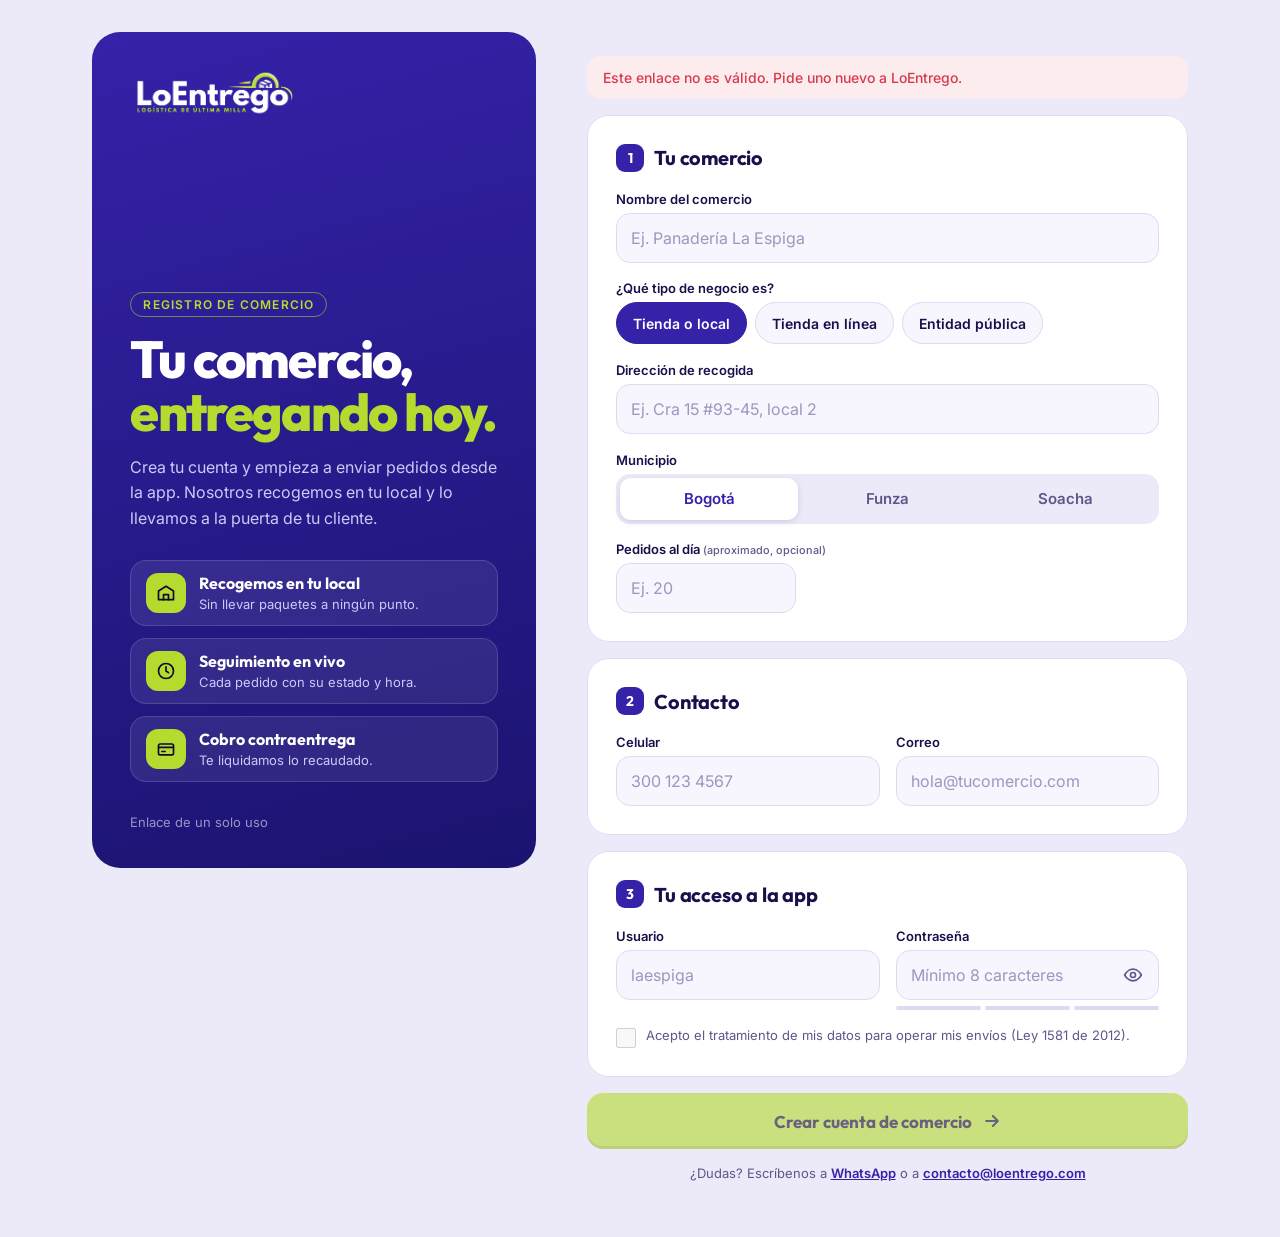
==== form comercio/index.html @ 7f0e4fa6 "Links: página de enlaces como guía de envío con ruta por perfil; formularios con tema claro y oscuro" ====
<!DOCTYPE html>
<html lang="es">
<head>
<meta charset="UTF-8">
<meta name="viewport" content="width=device-width, initial-scale=1.0, viewport-fit=cover">
<meta name="theme-color" content="#3422A8" media="(prefers-color-scheme: light)">
<meta name="theme-color" content="#0B0826" media="(prefers-color-scheme: dark)">
<meta name="color-scheme" content="light dark">
<meta name="robots" content="noindex">
<title>Registro de comercio · LoEntrego</title>
<link rel="preconnect" href="https://fonts.googleapis.com">
<link rel="preconnect" href="https://fonts.gstatic.com" crossorigin>
<link href="https://fonts.googleapis.com/css2?family=Outfit:wght@500;600;700;800&family=Inter:wght@400;500;600;700&display=swap" rel="stylesheet">
<link rel="stylesheet" href="Styles-registrocomercio.css?v=4">
<link rel="icon" href="img/icon-192.png">
<link rel="apple-touch-icon" href="img/apple-touch-icon.png">
</head>
<body>

<div class="page">

  <!-- ===== Panel de marca ===== -->
  <aside class="aside">
    <img class="aside-logo" src="img/LoEntrego2026-transparente.png" alt="LoEntrego — Logística de última milla" width="1383" height="374">
    <div class="aside-body">
      <p class="kicker">Registro de comercio</p>
      <h1>Tu comercio,<br><span>entregando hoy.</span></h1>
      <p class="aside-sub">Crea tu cuenta y empieza a enviar pedidos desde la app. Nosotros recogemos en tu local y lo llevamos a la puerta de tu cliente.</p>
      <ul class="perks">
        <li><span class="perk-ico" aria-hidden="true"><svg viewBox="0 0 24 24"><path d="M3 9.5 12 4l9 5.5V20H3Z"/><path d="M9 20v-6h6v6"/></svg></span><div><b>Recogemos en tu local</b><small>Sin llevar paquetes a ningún punto.</small></div></li>
        <li><span class="perk-ico" aria-hidden="true"><svg viewBox="0 0 24 24"><circle cx="12" cy="12" r="9"/><path d="M12 7v5l3 2"/></svg></span><div><b>Seguimiento en vivo</b><small>Cada pedido con su estado y hora.</small></div></li>
        <li><span class="perk-ico" aria-hidden="true"><svg viewBox="0 0 24 24"><rect x="3" y="6" width="18" height="13" rx="2"/><path d="M3 10h18M7 15h4"/></svg></span><div><b>Cobro contraentrega</b><small>Te liquidamos lo recaudado.</small></div></li>
      </ul>
    </div>
    <p class="aside-foot" id="link-info">Enlace de un solo uso</p>
  </aside>

  <!-- ===== Formulario ===== -->
  <main class="main">
    <form class="form" id="registroForm" novalidate>
      <div class="aviso" id="aviso" hidden></div>

      <!-- 1. Tu comercio -->
      <fieldset class="block">
        <legend><span class="n">1</span>Tu comercio</legend>

        <div class="field">
          <label for="nombre">Nombre del comercio</label>
          <input class="input" type="text" id="nombre" name="nombre" placeholder="Ej. Panadería La Espiga" autocomplete="organization" maxlength="80" required>
          <p class="err" id="err-nombre">Escribe el nombre de tu comercio.</p>
        </div>

        <div class="field">
          <span class="label" id="lbl-tipo">¿Qué tipo de negocio es?</span>
          <div class="chips" role="radiogroup" aria-labelledby="lbl-tipo">
            <label class="chip"><input type="radio" name="tipo" value="comercio" checked><span>Tienda o local</span></label>
            <label class="chip"><input type="radio" name="tipo" value="ecommerce"><span>Tienda en línea</span></label>
            <label class="chip"><input type="radio" name="tipo" value="sector_publico"><span>Entidad pública</span></label>
          </div>
        </div>

        <div class="field">
          <label for="direccion">Dirección de recogida</label>
          <input class="input" type="text" id="direccion" name="direccion" placeholder="Ej. Cra 15 #93-45, local 2" autocomplete="street-address" maxlength="120" required>
          <p class="err" id="err-direccion">Escribe la dirección donde recogemos los pedidos.</p>
        </div>

        <div class="field">
          <span class="label" id="lbl-municipio">Municipio</span>
          <div class="seg" role="radiogroup" aria-labelledby="lbl-municipio">
            <label><input type="radio" name="municipio" value="bogota" checked><span>Bogotá</span></label>
            <label><input type="radio" name="municipio" value="funza"><span>Funza</span></label>
            <label><input type="radio" name="municipio" value="soacha"><span>Soacha</span></label>
          </div>
        </div>

        <div class="field">
          <label for="pedidos">Pedidos al día <small>(aproximado, opcional)</small></label>
          <input class="input input-short" type="number" id="pedidos" name="pedidos" placeholder="Ej. 20" min="1" max="10000" inputmode="numeric">
        </div>
      </fieldset>

      <!-- 2. Contacto -->
      <fieldset class="block">
        <legend><span class="n">2</span>Contacto</legend>
        <div class="row">
          <div class="field">
            <label for="celular">Celular</label>
            <input class="input" type="tel" id="celular" name="celular" placeholder="300 123 4567" inputmode="numeric" autocomplete="tel" maxlength="12" required>
            <p class="err" id="err-celular">10 dígitos y empieza por 3.</p>
          </div>
          <div class="field">
            <label for="correo">Correo</label>
            <input class="input" type="email" id="correo" name="correo" placeholder="hola@tucomercio.com" autocomplete="email" maxlength="120" required>
            <p class="err" id="err-correo">Revisa el correo.</p>
          </div>
        </div>
      </fieldset>

      <!-- 3. Acceso -->
      <fieldset class="block">
        <legend><span class="n">3</span>Tu acceso a la app</legend>
        <div class="row">
          <div class="field">
            <label for="usuario">Usuario</label>
            <input class="input" type="text" id="usuario" name="usuario" placeholder="laespiga" autocomplete="username" autocapitalize="none" spellcheck="false" maxlength="40" required>
            <p class="err" id="err-usuario">Mínimo 4 caracteres, sin espacios.</p>
          </div>
          <div class="field">
            <label for="password">Contraseña</label>
            <div class="pass">
              <input class="input" type="password" id="password" name="password" placeholder="Mínimo 8 caracteres" autocomplete="new-password" required>
              <button type="button" class="pass-btn" id="togglePass" aria-label="Mostrar contraseña" aria-pressed="false">
                <svg viewBox="0 0 24 24" aria-hidden="true"><path d="M2 12s3.6-7 10-7 10 7 10 7-3.6 7-10 7S2 12 2 12Z"/><circle cx="12" cy="12" r="3"/></svg>
              </button>
            </div>
            <div class="meter" aria-hidden="true"><i></i><i></i><i></i></div>
            <p class="err" id="err-password">Mínimo 8 caracteres.</p>
          </div>
        </div>
        <label class="check">
          <input type="checkbox" id="datos" name="datos" required>
          <span>Acepto el tratamiento de mis datos para operar mis envíos (Ley 1581 de 2012).</span>
        </label>
        <p class="err" id="err-datos">Necesitamos tu autorización para crear la cuenta.</p>
      </fieldset>

      <button type="submit" class="submit" id="submitBtn">
        <span>Crear cuenta de comercio</span>
        <svg viewBox="0 0 24 24" aria-hidden="true"><path d="M5 12h14M13 6l6 6-6 6"/></svg>
      </button>
    </form>

    <!-- Listo -->
    <section class="done" id="successState" hidden aria-live="polite">
      <div class="done-ico" aria-hidden="true"><svg viewBox="0 0 24 24"><path d="M4 12.5 9.5 18 20 6"/></svg></div>
      <h2>¡Bienvenido a LoEntrego!</h2>
      <p>Tu comercio quedó activo. Entra a la app con tu usuario y tu contraseña para crear tu primer pedido.</p>
      <div class="ticket">
        <div class="ticket-top"><span class="pill">Activo</span><span class="ticket-code" id="sum-tipo"></span></div>
        <p class="ticket-name" id="sum-nombre"></p>
        <dl>
          <div><dt>Recogemos en</dt><dd id="sum-direccion"></dd></div>
          <div><dt>Contacto</dt><dd id="sum-contacto"></dd></div>
          <div><dt>Usuario</dt><dd id="sum-usuario"></dd></div>
        </dl>
      </div>
      <a class="submit" href="https://app.loentrego.com/">
        <span>Ir a la app</span>
        <svg viewBox="0 0 24 24" aria-hidden="true"><path d="M5 12h14M13 6l6 6-6 6"/></svg>
      </a>
    </section>

    <p class="help">¿Dudas? Escríbenos a <a href="https://wa.me/573101234567" target="_blank" rel="noopener">WhatsApp</a> o a <a href="mailto:contacto@loentrego.com">contacto@loentrego.com</a></p>
  </main>
</div>

<script src="../registro-comun.js?v=1"></script>
<script src="Scripts-registrocomercio.js?v=2"></script>
</body>
</html>
---- form comercio/Styles-registrocomercio.css ----
/* =====================================================================
   LoEntrego · Registro de comercio — estilo "Día"
   Claro y ordenado, como la app del comercio: panel azul con los
   beneficios y el formulario en tres bloques sobre lavanda.
   ===================================================================== */
:root {
  --azul: #3422A8;
  --azul-oscuro: #1B1370;
  --lima: #B5DB2E;
  --lima-hover: #C3E64A;
  --tinta: #12092E;
  --lavanda: #ECE9F8;
  --surface: #F7F5FD;
  --line: #DFDAF1;
  --text: #17104A;
  --muted: #5D5889;
  --fail: #D63A4C;
  --fail-bg: #FDECEE;
  --ease: cubic-bezier(0.2, 0.8, 0.2, 1);
}
[hidden] { display: none !important; }
*, *::before, *::after { box-sizing: border-box; margin: 0; padding: 0; }
img, svg { display: block; }
button, input { font: inherit; color: inherit; }
button { cursor: pointer; border: 0; background: none; }
body { min-height: 100dvh; font-family: 'Inter', system-ui, sans-serif; color: var(--text); background: var(--lavanda); -webkit-font-smoothing: antialiased; }
a { color: var(--azul); font-weight: 600; }
:where(a, button, input):focus-visible { outline: 2.5px solid var(--azul); outline-offset: 2px; }

.page { display: grid; grid-template-columns: minmax(320px, 0.85fr) minmax(0, 1.15fr); gap: clamp(1.5rem, 4vw, 3.5rem); max-width: 1160px; min-height: 100dvh; margin: 0 auto; padding: clamp(1rem, 3vw, 2rem); }

/* ---------- Panel azul ---------- */
.aside { position: sticky; top: clamp(1rem, 3vw, 2rem); align-self: start; display: flex; flex-direction: column; gap: 2rem; min-height: calc(100dvh - 2 * clamp(1rem, 3vw, 2rem)); padding: clamp(1.5rem, 3vw, 2.5rem); border-radius: 28px; color: #fff; background: linear-gradient(165deg, var(--azul) 0%, var(--azul-oscuro) 100%); overflow: hidden; }
.aside-logo { width: 170px; height: auto; }
.aside-body { margin-top: auto; }
.kicker { display: inline-block; margin-bottom: 1rem; padding: 4px 12px; border-radius: 999px; border: 1px solid rgba(181, 219, 46, 0.55); color: var(--lima); font-size: 0.75rem; font-weight: 600; letter-spacing: 0.1em; text-transform: uppercase; }
.aside h1 { font-family: 'Outfit', sans-serif; font-size: clamp(2.25rem, 1.6rem + 2.4vw, 3.25rem); font-weight: 800; line-height: 1.02; letter-spacing: -0.035em; }
.aside h1 span { color: var(--lima); }
.aside-sub { margin-top: 1rem; font-size: 1rem; line-height: 1.6; color: #CFC8F7; }
.perks { list-style: none; display: flex; flex-direction: column; gap: 0.75rem; margin-top: 1.75rem; }
.perks li { display: flex; align-items: center; gap: 0.85rem; padding: 0.75rem 0.9rem; border-radius: 16px; background: rgba(255, 255, 255, 0.08); border: 1px solid rgba(255, 255, 255, 0.14); }
.perk-ico { display: grid; place-items: center; width: 40px; height: 40px; flex-shrink: 0; border-radius: 12px; background: var(--lima); color: var(--tinta); }
.perk-ico svg, .pass-btn svg, .submit svg, .done-ico svg { fill: none; stroke: currentColor; stroke-width: 2; stroke-linecap: round; stroke-linejoin: round; }
.perk-ico svg { width: 20px; height: 20px; }
.perks b { display: block; font-family: 'Outfit', sans-serif; font-size: 1rem; }
.perks small { font-size: 0.8125rem; color: #CFC8F7; }
.aside-foot { font-size: 0.8125rem; color: #9A94C6; }

/* ---------- Formulario ---------- */
.main { display: flex; flex-direction: column; gap: 1rem; padding: clamp(0rem, 2vw, 1.5rem) 0; }
.form { display: flex; flex-direction: column; gap: 1rem; }
.aviso { padding: 0.8rem 1rem; border-radius: 14px; font-size: 0.875rem; font-weight: 500; }
.aviso[data-tono="info"] { background: #E2EBFB; color: #2160C4; }
.aviso[data-tono="error"] { background: var(--fail-bg); color: var(--fail); }
.block { display: flex; flex-direction: column; gap: 1.1rem; padding: clamp(1.25rem, 2.5vw, 1.75rem); border: 1px solid var(--line); border-radius: 22px; background: #fff; }
legend { float: left; display: flex; align-items: center; gap: 10px; width: 100%; margin-bottom: 0.1rem; font-family: 'Outfit', sans-serif; font-size: 1.25rem; font-weight: 700; letter-spacing: -0.01em; }
legend + * { clear: both; }
.n { display: grid; place-items: center; width: 28px; height: 28px; border-radius: 9px; background: var(--azul); color: #fff; font-size: 0.875rem; }
.row { display: grid; grid-template-columns: 1fr 1fr; gap: 1rem; }
.field { display: flex; flex-direction: column; gap: 6px; min-width: 0; }
.field label, .label { font-size: 0.8125rem; font-weight: 600; color: var(--text); }
.field label small { font-weight: 500; color: var(--muted); }
.input { width: 100%; min-height: 50px; padding: 0 14px; border-radius: 14px; border: 1.5px solid var(--line); background: var(--surface); font-size: 1rem; transition: border-color 0.15s var(--ease), box-shadow 0.15s var(--ease), background 0.15s var(--ease); }
.input::placeholder { color: #9C97BF; }
.input:hover { border-color: #C8C2E6; }
.input:focus { outline: none; border-color: var(--azul); background: #fff; box-shadow: 0 0 0 4px rgba(52, 34, 168, 0.12); }
.input.invalid { border-color: var(--fail); background: var(--fail-bg); }
.input-short { max-width: 180px; }
.err { display: none; font-size: 0.75rem; font-weight: 500; color: var(--fail); }
.err.show { display: block; }

/* Tipo de negocio y municipio */
.chips { display: flex; flex-wrap: wrap; gap: 8px; }
.chip input, .seg input { position: absolute; opacity: 0; pointer-events: none; }
.chip span { display: inline-flex; align-items: center; min-height: 42px; padding: 0 16px; border-radius: 999px; border: 1.5px solid var(--line); background: var(--surface); font-size: 0.875rem; font-weight: 600; cursor: pointer; transition: all 0.15s var(--ease); }
.chip input:checked + span { border-color: var(--azul); background: var(--azul); color: #fff; }
.chip input:focus-visible + span, .seg input:focus-visible + span { outline: 2.5px solid var(--azul); outline-offset: 2px; }
.seg { display: grid; grid-template-columns: repeat(3, 1fr); padding: 4px; border-radius: 14px; background: var(--lavanda); }
.seg span { display: grid; place-items: center; min-height: 42px; border-radius: 11px; font-size: 0.9375rem; font-weight: 600; color: var(--muted); cursor: pointer; transition: all 0.15s var(--ease); }
.seg input:checked + span { background: #fff; color: var(--azul); box-shadow: 0 2px 8px -2px rgba(23, 16, 74, 0.2); }

/* Contraseña */
.pass { position: relative; }
.pass .input { padding-right: 52px; }
.pass-btn { position: absolute; right: 6px; top: 50%; translate: 0 -50%; display: grid; place-items: center; width: 40px; height: 40px; border-radius: 10px; color: var(--muted); }
.pass-btn:hover { background: var(--lavanda); }
.pass-btn[aria-pressed="true"] { color: var(--azul); }
.pass-btn svg { width: 20px; height: 20px; }
.meter { display: grid; grid-template-columns: repeat(3, 1fr); gap: 4px; }
.meter i { height: 4px; border-radius: 4px; background: var(--line); transition: background 0.2s var(--ease); }
.meter[data-n="1"] i:nth-child(1) { background: var(--fail); }
.meter[data-n="2"] i:nth-child(-n+2) { background: #FF8A1F; }
.meter[data-n="3"] i { background: #7FA80F; }

.check { display: flex; align-items: flex-start; gap: 10px; font-size: 0.8125rem; color: var(--muted); cursor: pointer; }
.check input { width: 20px; height: 20px; margin-top: 1px; flex-shrink: 0; accent-color: var(--azul); }

.submit { display: inline-flex; align-items: center; justify-content: center; gap: 10px; width: 100%; min-height: 56px; border-radius: 16px; background: var(--lima); color: var(--tinta); font-family: 'Outfit', sans-serif; font-size: 1.0625rem; font-weight: 700; text-decoration: none; box-shadow: inset 0 -3px 0 rgba(18, 9, 46, 0.14); transition: transform 0.15s var(--ease), background 0.15s var(--ease); }
.submit:hover { background: var(--lima-hover); transform: translateY(-2px); }
.submit:disabled { opacity: 0.6; cursor: default; transform: none; }
.submit svg { width: 20px; height: 20px; stroke-width: 2.4; }
.help { font-size: 0.8125rem; text-align: center; color: var(--muted); }

/* ---------- Listo ---------- */
.done { display: flex; flex-direction: column; align-items: center; gap: 1rem; padding: clamp(1.5rem, 4vw, 2.5rem); border-radius: 26px; background: #fff; border: 1px solid var(--line); text-align: center; animation: subir 0.5s var(--ease) both; }
.done-ico { display: grid; place-items: center; width: 72px; height: 72px; border-radius: 50%; background: var(--lima); color: var(--tinta); animation: pop 0.6s var(--ease) 0.1s both; }
.done-ico svg { width: 34px; height: 34px; stroke-width: 3; }
.done h2 { font-family: 'Outfit', sans-serif; font-size: 1.875rem; letter-spacing: -0.02em; }
.done > p { max-width: 42ch; color: var(--muted); }
.ticket { width: 100%; max-width: 440px; padding: 1.1rem 1.25rem; border-radius: 20px; background: linear-gradient(150deg, var(--azul), var(--azul-oscuro)); color: #fff; text-align: left; }
.ticket-top { display: flex; align-items: center; justify-content: space-between; gap: 8px; }
.pill { display: inline-flex; align-items: center; gap: 6px; padding: 4px 11px; border-radius: 999px; background: var(--lima); color: var(--tinta); font-size: 0.75rem; font-weight: 700; }
.pill::before { content: ''; width: 6px; height: 6px; border-radius: 50%; background: currentColor; }
.ticket-code { font-size: 0.75rem; font-weight: 600; letter-spacing: 0.04em; color: #CFC8F7; }
.ticket-name { margin: 0.75rem 0 1rem; font-family: 'Outfit', sans-serif; font-size: 1.5rem; font-weight: 700; letter-spacing: -0.02em; overflow-wrap: anywhere; }
.ticket dl { display: flex; flex-direction: column; gap: 0.5rem; padding-top: 0.85rem; border-top: 2px dashed rgba(255, 255, 255, 0.22); }
.ticket dt { font-size: 0.6875rem; font-weight: 600; letter-spacing: 0.04em; text-transform: uppercase; color: #9A94C6; }
.ticket dd { font-size: 0.9375rem; overflow-wrap: anywhere; }
.done .submit { max-width: 440px; }

@keyframes subir { from { opacity: 0; transform: translateY(16px); } }
@keyframes pop { 0% { transform: scale(0.4); opacity: 0; } 70% { transform: scale(1.1); } 100% { transform: scale(1); opacity: 1; } }
@media (prefers-reduced-motion: reduce) { *, *::before, *::after { animation-duration: 0.01ms !important; transition-duration: 0.01ms !important; } }

/* ---------- Celular y tablet ---------- */
@media (max-width: 860px) {
  .page { grid-template-columns: 1fr; gap: 1rem; padding: 0 0 1.5rem; }
  .aside { position: static; min-height: 0; gap: 1.25rem; border-radius: 0 0 28px 28px; padding: 1.5rem 1.25rem 1.75rem; }
  .aside-logo { width: 140px; }
  .aside-body { margin-top: 0; }
  .aside h1 { font-size: 2.125rem; }
  .perks { flex-direction: row; overflow-x: auto; scroll-snap-type: x mandatory; margin: 1.25rem -1.25rem 0; padding: 0 1.25rem 4px; scrollbar-width: none; }
  .perks li { flex: 0 0 78%; scroll-snap-align: start; }
  .aside-foot { display: none; }
  .main { padding: 0 1rem; }
}
@media (max-width: 520px) {
  .row { grid-template-columns: 1fr; }
  .chip { flex: 1 1 auto; } .chip span { width: 100%; justify-content: center; }
}

/* =====================================================================
   Tema oscuro automático (sigue al celular o al computador)
   Sigue siendo "Día" en estructura: panel azul + bloques, ahora sobre noche.
   ===================================================================== */
@media (prefers-color-scheme: dark) {
  :root {
    --lavanda: #0B0826;
    --surface: #1A1450;
    --line: rgba(255, 255, 255, 0.12);
    --text: #F4F2FF;
    --muted: #A9A2DA;
    --fail: #FF6B83;
    --fail-bg: rgba(255, 107, 131, 0.1);
    color-scheme: dark;
  }
  .aside { background: linear-gradient(165deg, #3422A8 0%, #1B1370 100%); box-shadow: 0 30px 60px -30px rgba(0, 0, 0, 0.8); }
  .block, .done { background: #140F3A; }
  .input { background: rgba(255, 255, 255, 0.04); }
  .input::placeholder { color: #6E679F; }
  .input:hover { border-color: rgba(255, 255, 255, 0.25); }
  .input:focus { background: rgba(255, 255, 255, 0.07); border-color: #8C7BFF; box-shadow: 0 0 0 4px rgba(140, 123, 255, 0.2); }
  .n { background: #5A48D6; }
  .chip span { background: rgba(255, 255, 255, 0.04); }
  .chip input:checked + span { background: #5A48D6; border-color: #5A48D6; }
  .seg { background: rgba(255, 255, 255, 0.06); }
  .seg input:checked + span { background: #5A48D6; color: #fff; box-shadow: none; }
  .pass-btn:hover { background: rgba(255, 255, 255, 0.08); }
  .pass-btn[aria-pressed="true"] { color: var(--lima); }
  .aviso[data-tono="info"] { background: rgba(79, 141, 255, 0.14); color: #A9C6FF; }
  .meter[data-n="3"] i { background: var(--lima); }
  a { color: var(--lima); }
  :where(a, button, input):focus-visible { outline-color: var(--lima); }
  .chip input:focus-visible + span, .seg input:focus-visible + span { outline-color: var(--lima); }
  .check input { accent-color: var(--lima); }
  .ticket { background: linear-gradient(150deg, #3422A8, #1B1370); border: 1px solid rgba(255, 255, 255, 0.12); }
}
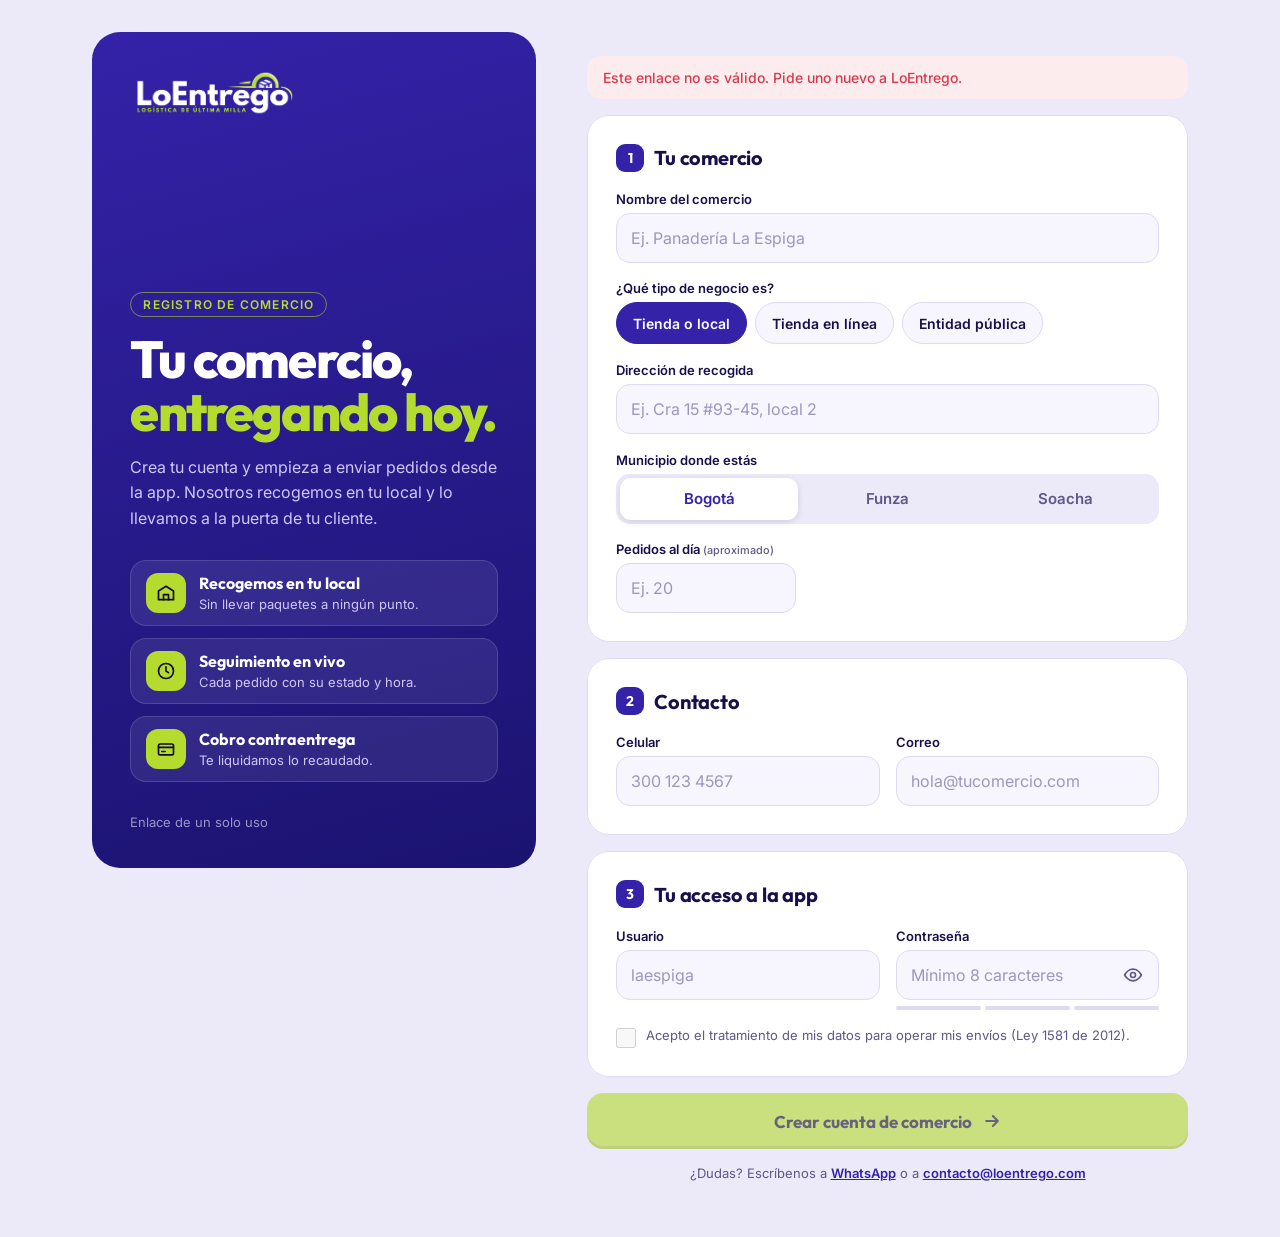
==== commit d1fcfdf5: "Links: página de enlaces fija sin scroll (con ajuste automático) y WhatsApp en vez de TikTok; repart" ====
--- a/form comercio/index.html
+++ b/form comercio/index.html
@@ -11,7 +11,7 @@
 <link rel="preconnect" href="https://fonts.googleapis.com">
 <link rel="preconnect" href="https://fonts.gstatic.com" crossorigin>
 <link href="https://fonts.googleapis.com/css2?family=Outfit:wght@500;600;700;800&family=Inter:wght@400;500;600;700&display=swap" rel="stylesheet">
-<link rel="stylesheet" href="Styles-registrocomercio.css?v=4">
+<link rel="stylesheet" href="Styles-registrocomercio.css?v=5">
 <link rel="icon" href="img/icon-192.png">
 <link rel="apple-touch-icon" href="img/apple-touch-icon.png">
 </head>
@@ -66,7 +66,7 @@
         </div>
 
         <div class="field">
-          <span class="label" id="lbl-municipio">Municipio</span>
+          <span class="label" id="lbl-municipio">Municipio donde estás</span>
           <div class="seg" role="radiogroup" aria-labelledby="lbl-municipio">
             <label><input type="radio" name="municipio" value="bogota" checked><span>Bogotá</span></label>
             <label><input type="radio" name="municipio" value="funza"><span>Funza</span></label>
@@ -75,8 +75,9 @@
         </div>
 
         <div class="field">
-          <label for="pedidos">Pedidos al día <small>(aproximado, opcional)</small></label>
-          <input class="input input-short" type="number" id="pedidos" name="pedidos" placeholder="Ej. 20" min="1" max="10000" inputmode="numeric">
+          <label for="pedidos">Pedidos al día <small>(aproximado)</small></label>
+          <input class="input input-short" type="number" id="pedidos" name="pedidos" placeholder="Ej. 20" min="1" max="10000" inputmode="numeric" required>
+          <p class="err" id="err-pedidos">Escribe cuántos pedidos envías al día (aprox.).</p>
         </div>
       </fieldset>
 
@@ -156,6 +157,6 @@
 </div>
 
 <script src="../registro-comun.js?v=1"></script>
-<script src="Scripts-registrocomercio.js?v=2"></script>
+<script src="Scripts-registrocomercio.js?v=4"></script>
 </body>
 </html>
--- a/form comercio/Styles-registrocomercio.css
+++ b/form comercio/Styles-registrocomercio.css
@@ -141,37 +141,43 @@
 
 /* =====================================================================
    Tema oscuro automático (sigue al celular o al computador)
-   Sigue siendo "Día" en estructura: panel azul + bloques, ahora sobre noche.
+   Los mismos colores del modo oscuro de la AppWeb, donde el comercio
+   va a trabajar después: índigo profundo y el lima como selección.
    ===================================================================== */
 @media (prefers-color-scheme: dark) {
   :root {
-    --lavanda: #0B0826;
-    --surface: #1A1450;
-    --line: rgba(255, 255, 255, 0.12);
-    --text: #F4F2FF;
-    --muted: #A9A2DA;
-    --fail: #FF6B83;
-    --fail-bg: rgba(255, 107, 131, 0.1);
+    --lavanda: #130F3C;          /* fondo de la página */
+    --surface: #17124A;          /* campos */
+    --line: rgba(255, 255, 255, 0.10);
+    --text: #ECE9FF;
+    --muted: #B3ADE0;
+    --fail: #FF7A88;
+    --fail-bg: rgba(255, 122, 136, 0.12);
     color-scheme: dark;
   }
-  .aside { background: linear-gradient(165deg, #3422A8 0%, #1B1370 100%); box-shadow: 0 30px 60px -30px rgba(0, 0, 0, 0.8); }
-  .block, .done { background: #140F3A; }
-  .input { background: rgba(255, 255, 255, 0.04); }
-  .input::placeholder { color: #6E679F; }
-  .input:hover { border-color: rgba(255, 255, 255, 0.25); }
-  .input:focus { background: rgba(255, 255, 255, 0.07); border-color: #8C7BFF; box-shadow: 0 0 0 4px rgba(140, 123, 255, 0.2); }
-  .n { background: #5A48D6; }
-  .chip span { background: rgba(255, 255, 255, 0.04); }
-  .chip input:checked + span { background: #5A48D6; border-color: #5A48D6; }
-  .seg { background: rgba(255, 255, 255, 0.06); }
-  .seg input:checked + span { background: #5A48D6; color: #fff; box-shadow: none; }
-  .pass-btn:hover { background: rgba(255, 255, 255, 0.08); }
+  .aside { background: radial-gradient(80% 50% at 100% 0%, rgba(120, 100, 255, 0.45), transparent 70%), linear-gradient(165deg, #3422A8 0%, #22188A 100%); box-shadow: 0 20px 40px -18px rgba(0, 0, 0, 0.8); }
+  .block, .done { background: #1D1757; border-color: rgba(255, 255, 255, 0.10); box-shadow: 0 1px 0 rgba(255, 255, 255, 0.03) inset, 0 10px 24px -14px rgba(0, 0, 0, 0.7); }
+  .input { background: var(--surface); border-color: rgba(255, 255, 255, 0.10); }
+  .input::placeholder { color: #8580B8; }
+  .input:hover { border-color: rgba(255, 255, 255, 0.20); }
+  .input:focus { background: var(--surface); border-color: var(--lima); box-shadow: 0 0 0 4px rgba(181, 219, 46, 0.22); }
+  .input.invalid { border-color: var(--fail); background: var(--fail-bg); }
+  .n { background: var(--lima); color: var(--tinta); }
+  .chip span { background: var(--surface); border-color: rgba(255, 255, 255, 0.10); color: var(--text); }
+  .chip input:checked + span { background: var(--lima); border-color: var(--lima); color: var(--tinta); }
+  .seg { background: #17124A; }
+  .seg span { color: var(--muted); }
+  .seg input:checked + span { background: #262064; color: var(--text); box-shadow: inset 0 0 0 1.5px var(--lima); }
+  .pass-btn { color: #8580B8; }
+  .pass-btn:hover { background: rgba(255, 255, 255, 0.06); }
   .pass-btn[aria-pressed="true"] { color: var(--lima); }
-  .aviso[data-tono="info"] { background: rgba(79, 141, 255, 0.14); color: #A9C6FF; }
+  .meter i { background: rgba(255, 255, 255, 0.10); }
+  .meter[data-n="2"] i:nth-child(-n+2) { background: #FFB547; }
   .meter[data-n="3"] i { background: var(--lima); }
+  .aviso[data-tono="error"] { background: var(--fail-bg); color: var(--fail); }
   a { color: var(--lima); }
-  :where(a, button, input):focus-visible { outline-color: var(--lima); }
-  .chip input:focus-visible + span, .seg input:focus-visible + span { outline-color: var(--lima); }
+  :where(a, button, input):focus-visible, .chip input:focus-visible + span, .seg input:focus-visible + span { outline-color: var(--lima); }
   .check input { accent-color: var(--lima); }
-  .ticket { background: linear-gradient(150deg, #3422A8, #1B1370); border: 1px solid rgba(255, 255, 255, 0.12); }
+  .done-ico { box-shadow: 0 0 0 8px rgba(181, 219, 46, 0.14); }
+  .ticket { background: linear-gradient(150deg, #3422A8, #22188A); box-shadow: inset 0 1px 0 rgba(255, 255, 255, 0.14); }
 }
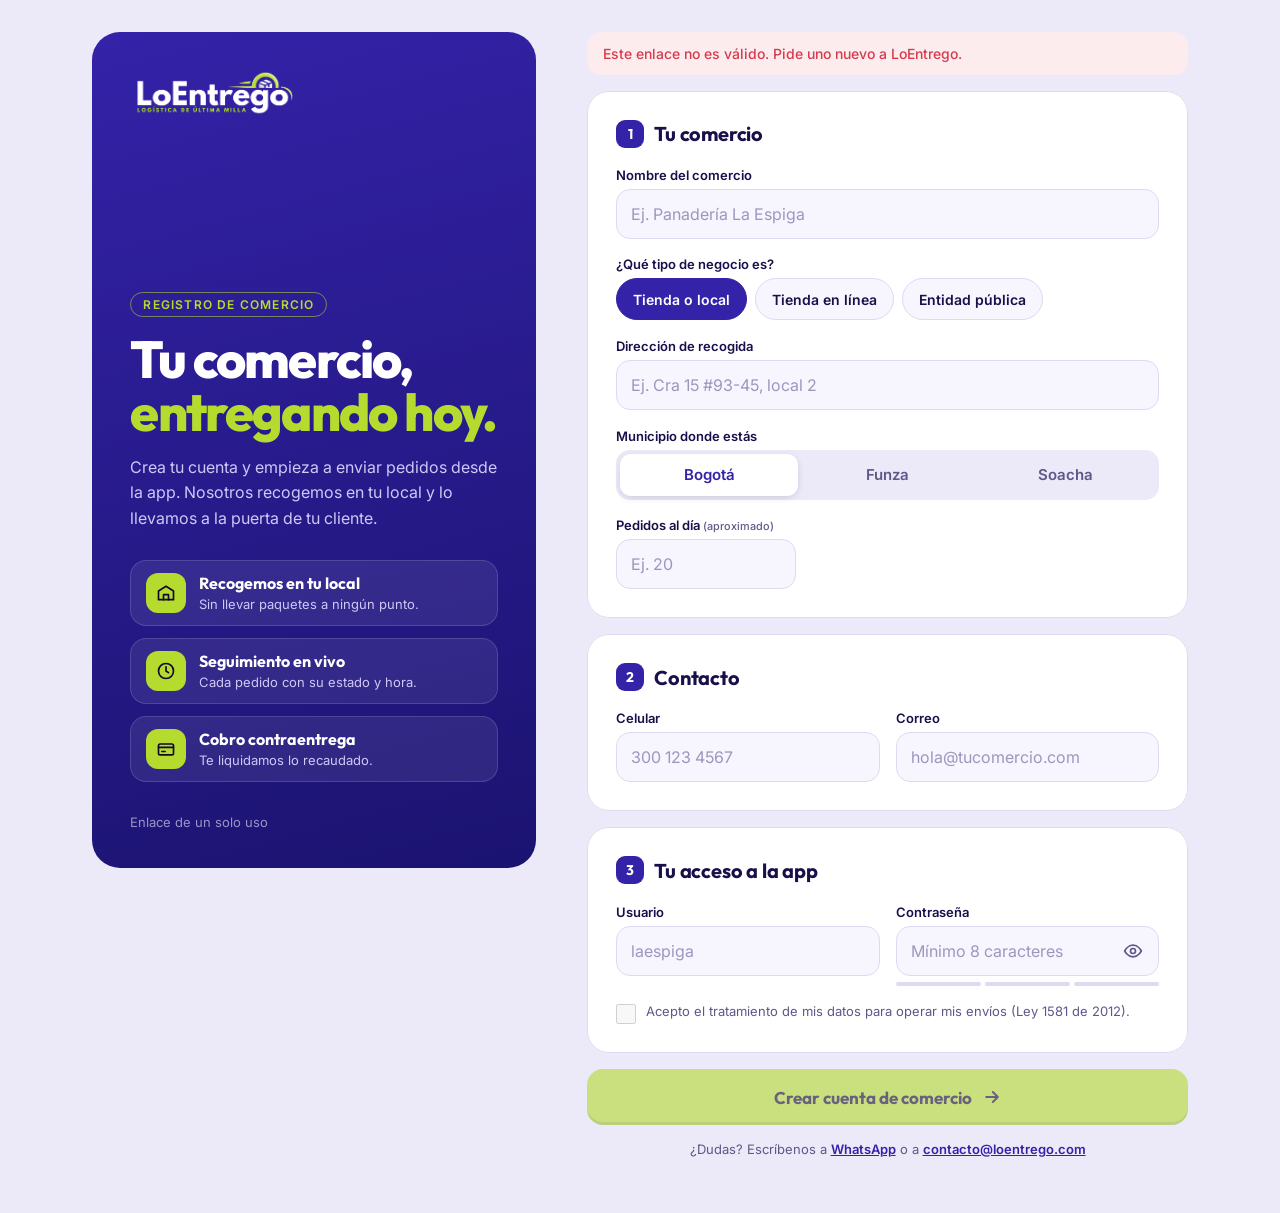
==== commit bdc28618: "Links: foto en azul de marca y acentos sutiles de la paleta (azul, naranja, lavanda) por parada; for" ====
--- a/form comercio/index.html
+++ b/form comercio/index.html
@@ -11,7 +11,7 @@
 <link rel="preconnect" href="https://fonts.googleapis.com">
 <link rel="preconnect" href="https://fonts.gstatic.com" crossorigin>
 <link href="https://fonts.googleapis.com/css2?family=Outfit:wght@500;600;700;800&family=Inter:wght@400;500;600;700&display=swap" rel="stylesheet">
-<link rel="stylesheet" href="Styles-registrocomercio.css?v=5">
+<link rel="stylesheet" href="Styles-registrocomercio.css?v=6">
 <link rel="icon" href="img/icon-192.png">
 <link rel="apple-touch-icon" href="img/apple-touch-icon.png">
 </head>
--- a/form comercio/Styles-registrocomercio.css
+++ b/form comercio/Styles-registrocomercio.css
@@ -181,3 +181,6 @@
   .done-ico { box-shadow: 0 0 0 8px rgba(181, 219, 46, 0.14); }
   .ticket { background: linear-gradient(150deg, #3422A8, #22188A); box-shadow: inset 0 1px 0 rgba(255, 255, 255, 0.14); }
 }
+
+/* Escritorio: el panel azul y el primer bloque empiezan a la misma altura */
+@media (min-width: 861px) { .main { padding-top: 0; } }
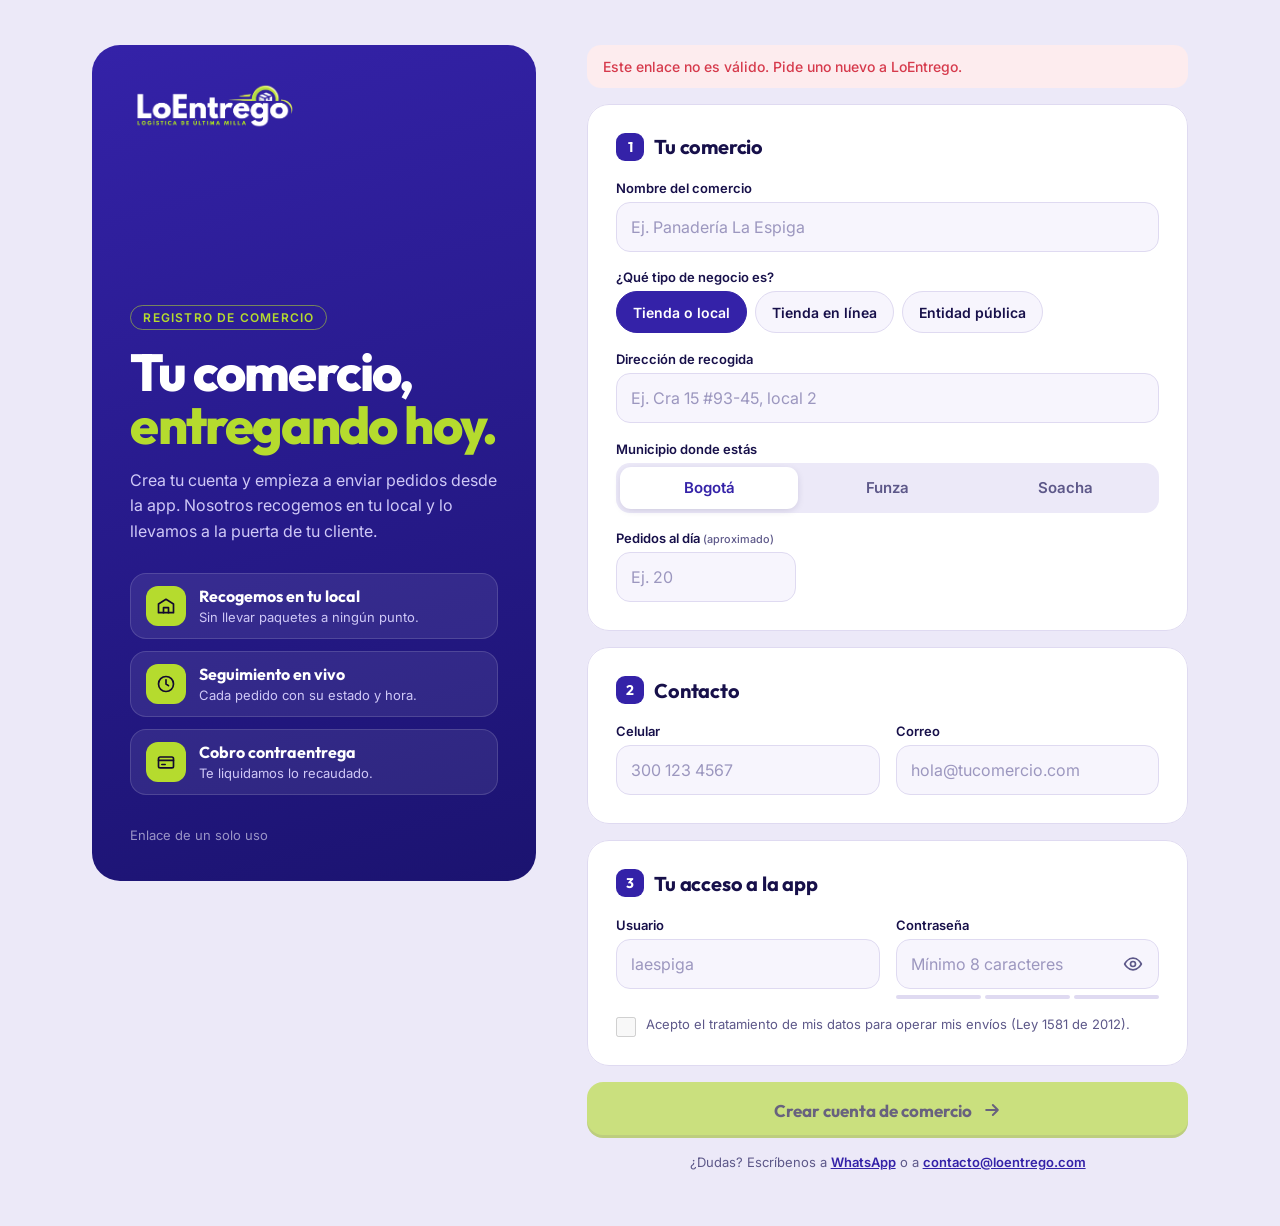
==== commit 8274b156: "Formularios: en celular el panel azul del mismo ancho que los bloques y beneficios con bordes difumi" ====
--- a/form comercio/index.html
+++ b/form comercio/index.html
@@ -11,7 +11,7 @@
 <link rel="preconnect" href="https://fonts.googleapis.com">
 <link rel="preconnect" href="https://fonts.gstatic.com" crossorigin>
 <link href="https://fonts.googleapis.com/css2?family=Outfit:wght@500;600;700;800&family=Inter:wght@400;500;600;700&display=swap" rel="stylesheet">
-<link rel="stylesheet" href="Styles-registrocomercio.css?v=6">
+<link rel="stylesheet" href="Styles-registrocomercio.css?v=7">
 <link rel="icon" href="img/icon-192.png">
 <link rel="apple-touch-icon" href="img/apple-touch-icon.png">
 </head>
--- a/form comercio/Styles-registrocomercio.css
+++ b/form comercio/Styles-registrocomercio.css
@@ -182,5 +182,19 @@
   .ticket { background: linear-gradient(150deg, #3422A8, #22188A); box-shadow: inset 0 1px 0 rgba(255, 255, 255, 0.14); }
 }
 
-/* Escritorio: el panel azul y el primer bloque empiezan a la misma altura */
-@media (min-width: 861px) { .main { padding-top: 0; } }
+
+/* Escritorio: los dos cuadros a la misma altura (la de antes, con aire arriba) */
+@media (min-width: 861px) {
+  .page { padding-top: clamp(2rem, 5vh, 3.5rem); }
+  .aside { top: clamp(2rem, 5vh, 3.5rem); }
+  .main { padding-top: 0; }
+}
+/* Celular: el panel azul del mismo ancho que los bloques; los beneficios se desvanecen en los bordes */
+@media (max-width: 860px) {
+  .page { padding: 1rem 1rem 1.5rem; }
+  .aside { border-radius: 24px; padding: 1.5rem 1.25rem; }
+  .main { padding: 0; }
+  .perks { margin: 1.25rem -1.25rem 0; padding: 0 1.25rem 4px; scroll-padding-inline: 1.25rem;
+    -webkit-mask-image: linear-gradient(90deg, transparent 0, #000 1.25rem, #000 calc(100% - 2.5rem), transparent 100%);
+            mask-image: linear-gradient(90deg, transparent 0, #000 1.25rem, #000 calc(100% - 2.5rem), transparent 100%); }
+}
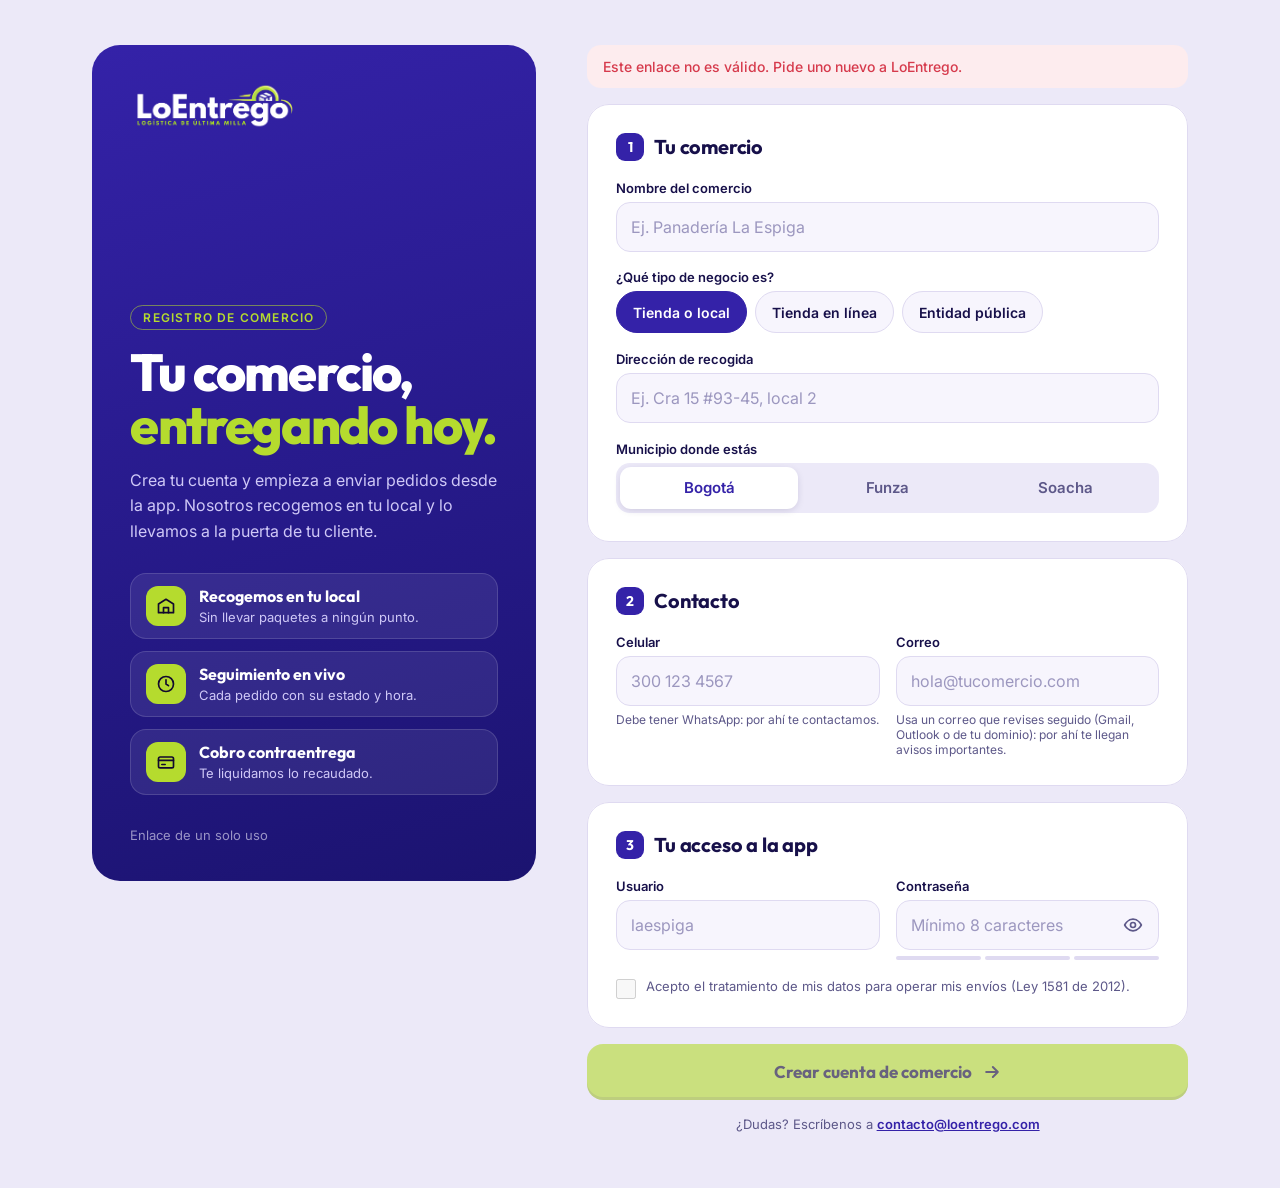
==== commit 68011bd6: "Formularios sin opción de WhatsApp; comercio sin pedidos al día; avisos en celular (debe tener Whats" ====
--- a/form comercio/index.html
+++ b/form comercio/index.html
@@ -11,7 +11,7 @@
 <link rel="preconnect" href="https://fonts.googleapis.com">
 <link rel="preconnect" href="https://fonts.gstatic.com" crossorigin>
 <link href="https://fonts.googleapis.com/css2?family=Outfit:wght@500;600;700;800&family=Inter:wght@400;500;600;700&display=swap" rel="stylesheet">
-<link rel="stylesheet" href="Styles-registrocomercio.css?v=7">
+<link rel="stylesheet" href="Styles-registrocomercio.css?v=8">
 <link rel="icon" href="img/icon-192.png">
 <link rel="apple-touch-icon" href="img/apple-touch-icon.png">
 </head>
@@ -74,11 +74,6 @@
           </div>
         </div>
 
-        <div class="field">
-          <label for="pedidos">Pedidos al día <small>(aproximado)</small></label>
-          <input class="input input-short" type="number" id="pedidos" name="pedidos" placeholder="Ej. 20" min="1" max="10000" inputmode="numeric" required>
-          <p class="err" id="err-pedidos">Escribe cuántos pedidos envías al día (aprox.).</p>
-        </div>
       </fieldset>
 
       <!-- 2. Contacto -->
@@ -89,11 +84,13 @@
             <label for="celular">Celular</label>
             <input class="input" type="tel" id="celular" name="celular" placeholder="300 123 4567" inputmode="numeric" autocomplete="tel" maxlength="12" required>
             <p class="err" id="err-celular">10 dígitos y empieza por 3.</p>
+            <p class="hint">Debe tener WhatsApp: por ahí te contactamos.</p>
           </div>
           <div class="field">
             <label for="correo">Correo</label>
             <input class="input" type="email" id="correo" name="correo" placeholder="hola@tucomercio.com" autocomplete="email" maxlength="120" required>
             <p class="err" id="err-correo">Revisa el correo.</p>
+            <p class="hint">Usa un correo que revises seguido (Gmail, Outlook o de tu dominio): por ahí te llegan avisos importantes.</p>
           </div>
         </div>
       </fieldset>
@@ -152,11 +149,11 @@
       </a>
     </section>
 
-    <p class="help">¿Dudas? Escríbenos a <a href="https://wa.me/573101234567" target="_blank" rel="noopener">WhatsApp</a> o a <a href="mailto:contacto@loentrego.com">contacto@loentrego.com</a></p>
+    <p class="help">¿Dudas? Escríbenos a <a href="mailto:contacto@loentrego.com">contacto@loentrego.com</a></p>
   </main>
 </div>
 
 <script src="../registro-comun.js?v=1"></script>
-<script src="Scripts-registrocomercio.js?v=4"></script>
+<script src="Scripts-registrocomercio.js?v=5"></script>
 </body>
 </html>
--- a/form comercio/Styles-registrocomercio.css
+++ b/form comercio/Styles-registrocomercio.css
@@ -198,3 +198,6 @@
     -webkit-mask-image: linear-gradient(90deg, transparent 0, #000 1.25rem, #000 calc(100% - 2.5rem), transparent 100%);
             mask-image: linear-gradient(90deg, transparent 0, #000 1.25rem, #000 calc(100% - 2.5rem), transparent 100%); }
 }
+
+/* Aviso bajo un campo (p. ej. el celular debe tener WhatsApp) */
+.field .hint { font-size: 0.75rem; color: var(--muted); }
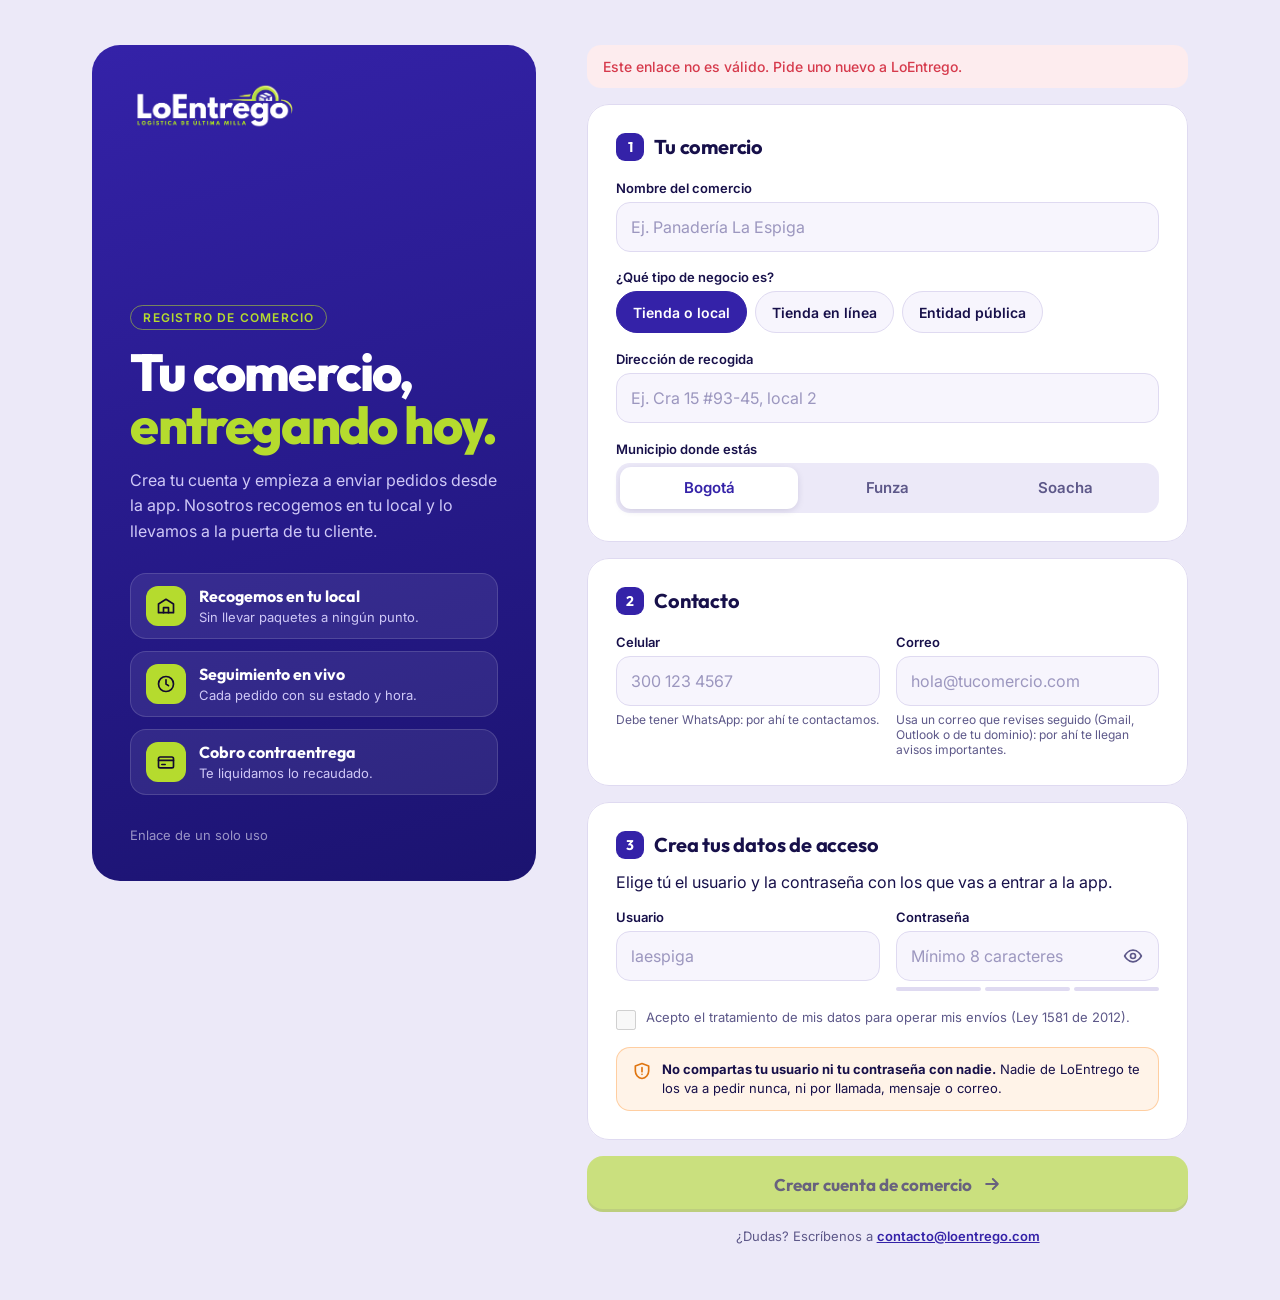
==== commit c472a7b2: "Formularios: 'Crea tus datos de acceso' (el usuario los elige) y aviso de no compartir usuario ni co" ====
--- a/form comercio/index.html
+++ b/form comercio/index.html
@@ -11,7 +11,7 @@
 <link rel="preconnect" href="https://fonts.googleapis.com">
 <link rel="preconnect" href="https://fonts.gstatic.com" crossorigin>
 <link href="https://fonts.googleapis.com/css2?family=Outfit:wght@500;600;700;800&family=Inter:wght@400;500;600;700&display=swap" rel="stylesheet">
-<link rel="stylesheet" href="Styles-registrocomercio.css?v=8">
+<link rel="stylesheet" href="Styles-registrocomercio.css?v=9">
 <link rel="icon" href="img/icon-192.png">
 <link rel="apple-touch-icon" href="img/apple-touch-icon.png">
 </head>
@@ -97,7 +97,8 @@
 
       <!-- 3. Acceso -->
       <fieldset class="block">
-        <legend><span class="n">3</span>Tu acceso a la app</legend>
+        <legend><span class="n">3</span>Crea tus datos de acceso</legend>
+        <p class="hint acceso-sub">Elige tú el usuario y la contraseña con los que vas a entrar a la app.</p>
         <div class="row">
           <div class="field">
             <label for="usuario">Usuario</label>
@@ -121,6 +122,7 @@
           <span>Acepto el tratamiento de mis datos para operar mis envíos (Ley 1581 de 2012).</span>
         </label>
         <p class="err" id="err-datos">Necesitamos tu autorización para crear la cuenta.</p>
+        <p class="aviso-seg" role="note"><svg viewBox="0 0 24 24" aria-hidden="true"><path d="M12 3 4 6v6c0 4.5 3.4 8.3 8 9 4.6-.7 8-4.5 8-9V6Z"/><path d="M12 8v5M12 16h.01"/></svg><span><b>No compartas tu usuario ni tu contraseña con nadie.</b> Nadie de LoEntrego te los va a pedir nunca, ni por llamada, mensaje o correo.</span></p>
       </fieldset>
 
       <button type="submit" class="submit" id="submitBtn">
--- a/form comercio/Styles-registrocomercio.css
+++ b/form comercio/Styles-registrocomercio.css
@@ -201,3 +201,10 @@
 
 /* Aviso bajo un campo (p. ej. el celular debe tener WhatsApp) */
 .field .hint { font-size: 0.75rem; color: var(--muted); }
+
+/* Bloque de acceso: el usuario elige sus datos y se le advierte que no los comparta */
+.acceso-sub { margin-top: -0.4rem; }
+.aviso-seg { display: flex; align-items: flex-start; gap: 10px; padding: 0.75rem 0.9rem; border-radius: 14px; background: rgba(255, 138, 31, 0.1); border: 1px solid rgba(255, 138, 31, 0.35); font-size: 0.8125rem; line-height: 1.45; color: var(--text); }
+.aviso-seg svg { width: 20px; height: 20px; flex-shrink: 0; margin-top: 1px; fill: none; stroke: #E07510; stroke-width: 2; stroke-linecap: round; stroke-linejoin: round; }
+.aviso-seg b { font-weight: 700; }
+@media (prefers-color-scheme: dark) { .aviso-seg svg { stroke: #FFB547; } }
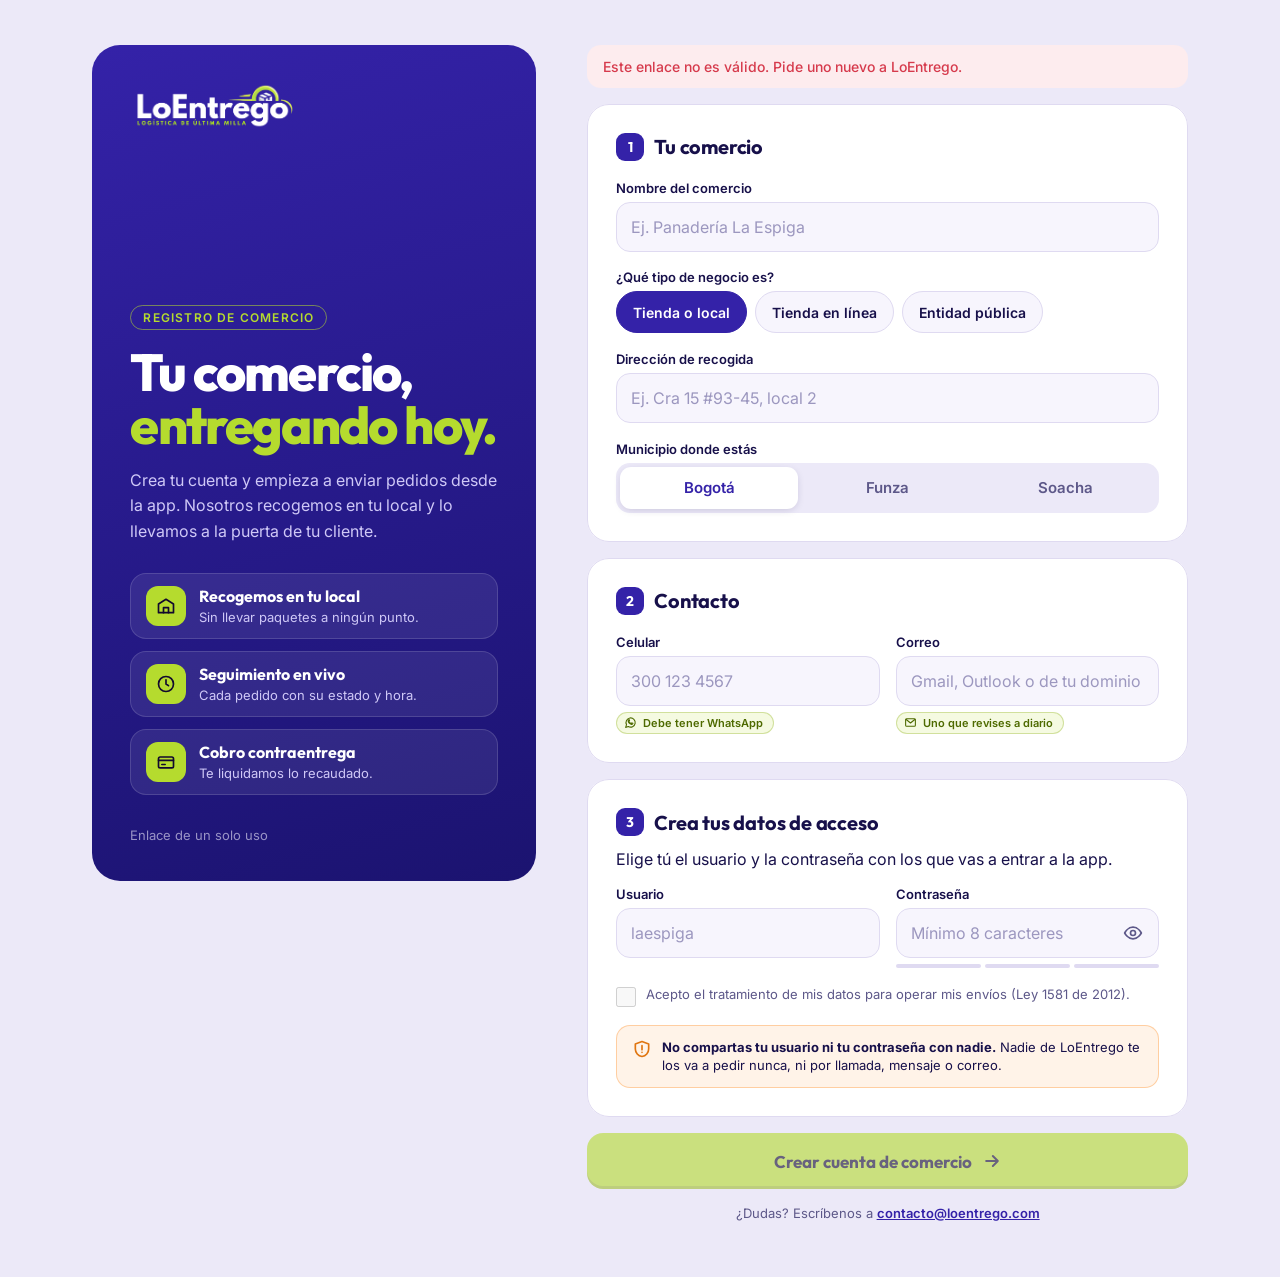
==== commit c9cc9da0: "Avisos de celular (debe tener WhatsApp) y correo (uno que revises a diario) como pastillas con ícono" ====
--- a/form comercio/index.html
+++ b/form comercio/index.html
@@ -11,7 +11,7 @@
 <link rel="preconnect" href="https://fonts.googleapis.com">
 <link rel="preconnect" href="https://fonts.gstatic.com" crossorigin>
 <link href="https://fonts.googleapis.com/css2?family=Outfit:wght@500;600;700;800&family=Inter:wght@400;500;600;700&display=swap" rel="stylesheet">
-<link rel="stylesheet" href="Styles-registrocomercio.css?v=9">
+<link rel="stylesheet" href="Styles-registrocomercio.css?v=10">
 <link rel="icon" href="img/icon-192.png">
 <link rel="apple-touch-icon" href="img/apple-touch-icon.png">
 </head>
@@ -84,13 +84,13 @@
             <label for="celular">Celular</label>
             <input class="input" type="tel" id="celular" name="celular" placeholder="300 123 4567" inputmode="numeric" autocomplete="tel" maxlength="12" required>
             <p class="err" id="err-celular">10 dígitos y empieza por 3.</p>
-            <p class="hint">Debe tener WhatsApp: por ahí te contactamos.</p>
+            <span class="aviso-chip"><svg viewBox="0 0 24 24" aria-hidden="true"><path d="M3 21l1.7-5A8.5 8.5 0 1 1 8 19.4Z"/><path d="M9 9.5c.3 2 2.5 4.2 4.5 4.5l1-1.3 2 .9c-.3 1.3-1.4 2-2.7 1.8-3-.5-5.7-3.2-6.2-6.2-.2-1.3.5-2.4 1.8-2.7l.9 2Z"/></svg>Debe tener WhatsApp</span>
           </div>
           <div class="field">
             <label for="correo">Correo</label>
-            <input class="input" type="email" id="correo" name="correo" placeholder="hola@tucomercio.com" autocomplete="email" maxlength="120" required>
+            <input class="input" type="email" id="correo" name="correo" placeholder="Gmail, Outlook o de tu dominio" autocomplete="email" maxlength="120" required>
             <p class="err" id="err-correo">Revisa el correo.</p>
-            <p class="hint">Usa un correo que revises seguido (Gmail, Outlook o de tu dominio): por ahí te llegan avisos importantes.</p>
+            <span class="aviso-chip"><svg viewBox="0 0 24 24" aria-hidden="true"><rect x="3" y="5" width="18" height="14" rx="2"/><path d="m3.5 6 8.5 7 8.5-7"/></svg>Uno que revises a diario</span>
           </div>
         </div>
       </fieldset>
--- a/form comercio/Styles-registrocomercio.css
+++ b/form comercio/Styles-registrocomercio.css
@@ -208,3 +208,8 @@
 .aviso-seg svg { width: 20px; height: 20px; flex-shrink: 0; margin-top: 1px; fill: none; stroke: #E07510; stroke-width: 2; stroke-linecap: round; stroke-linejoin: round; }
 .aviso-seg b { font-weight: 700; }
 @media (prefers-color-scheme: dark) { .aviso-seg svg { stroke: #FFB547; } }
+
+/* Avisos cortos bajo un campo: pastilla con ícono */
+.aviso-chip { display: inline-flex; align-items: center; gap: 6px; align-self: flex-start; padding: 3px 10px 3px 7px; border-radius: 999px; background: rgba(181, 219, 46, 0.14); border: 1px solid rgba(141, 176, 28, 0.35); color: #4E6A00; font-size: 0.6875rem; font-weight: 600; line-height: 1.3; white-space: nowrap; }
+.aviso-chip svg { width: 13px; height: 13px; flex-shrink: 0; fill: none; stroke: currentColor; stroke-width: 2; stroke-linecap: round; stroke-linejoin: round; }
+@media (prefers-color-scheme: dark) { .aviso-chip { color: #C9E86A; background: rgba(181, 219, 46, 0.12); border-color: rgba(181, 219, 46, 0.3); } }
